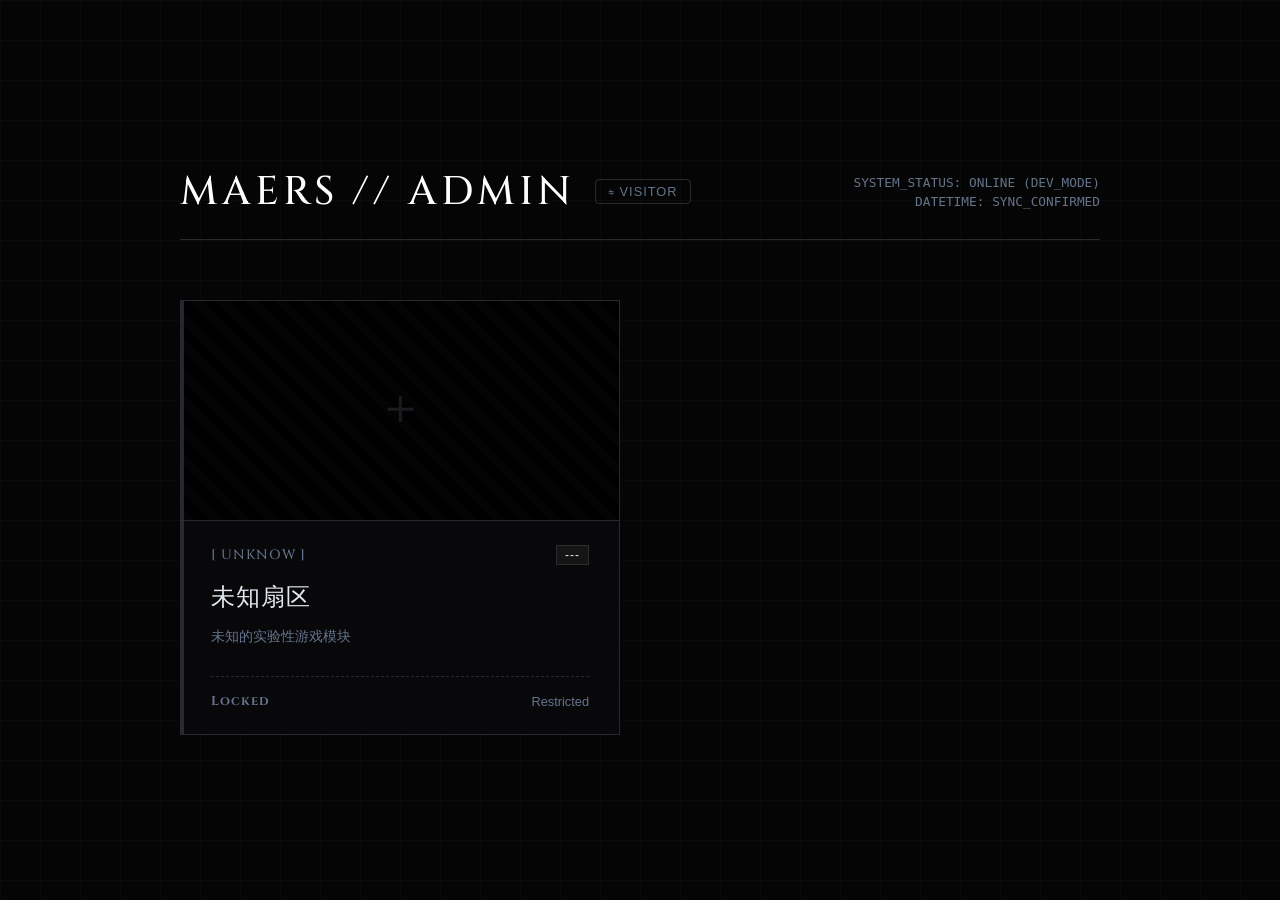
==== index-admin.html @ beb1b4f6 "finished" ====
<!DOCTYPE html>
<html lang="zh-CN">
<head>
    <meta charset="UTF-8">
    <meta name="viewport" content="width=device-width, initial-scale=1.0">
    <title>MAERS PROTOCOL // MODULES</title>
    <link href="font/base/fonts.css" rel="stylesheet">
    <style>
        :root {
            /* 与 sq-du 战斗模块保持一致的色系 */
            --bg-base: #050505;
            --panel-bg: rgba(10, 10, 12, 0.85);
            --border: rgba(60, 65, 75, 0.6);
            --border-hover: rgba(150, 155, 165, 0.8);
            --text-main: #e2e8f0;
            --text-muted: #64748b;
            --accent: #f59e0b; /* 炽黄色 */
        }
        
        * { 
            box-sizing: border-box; 
            margin: 0; 
            padding: 0; 
        }
        
        body {
            background-color: var(--bg-base);
            color: var(--text-main);
            font-family: 'Noto Sans SC', sans-serif;
            min-height: 100vh;
            display: flex;
            justify-content: center;
            align-items: center;
            /* 极简网格背景 */
            background-image: 
                linear-gradient(rgba(60, 65, 75, 0.08) 1px, transparent 1px),
                linear-gradient(90deg, rgba(60, 65, 75, 0.08) 1px, transparent 1px);
            background-size: 40px 40px;
        }

        .container {
            width: 100%;
            max-width: 1000px;
            padding: 40px;
        }

        header {
            margin-bottom: 60px;
            border-bottom: 1px solid var(--border);
            padding-bottom: 20px;
            display: flex;
            justify-content: space-between;
            align-items: flex-end;
        }

        h1 {
            font-family: 'Cinzel', serif;
            font-size: 2.5rem;
            letter-spacing: 4px;
            font-weight: 500;
            color: #fff;
            display: flex;
            align-items: center;
        }

        .switch-btn {
            font-size: 0.8rem;
            color: var(--text-muted);
            text-decoration: none;
            margin-left: 20px;
            padding: 4px 12px;
            border: 1px solid var(--border);
            border-radius: 4px;
            transition: all 0.2s;
            font-family: 'Noto Sans SC', sans-serif;
            letter-spacing: 1px;
            font-weight: 400;
        }

        .switch-btn:hover {
            color: var(--text-main);
            border-color: var(--text-main);
            background: rgba(255, 255, 255, 0.05);
        }

        .sys-info {
            font-size: 0.8rem;
            color: var(--text-muted);
            text-align: right;
            font-family: monospace;
            padding-bottom: 8px;
            line-height: 1.5;
        }

        .module-grid {
            display: grid;
            grid-template-columns: repeat(auto-fill, minmax(360px, 1fr));
            gap: 40px;
        }

        .module-card {
            background: var(--panel-bg);
            border: 1px solid var(--border);
            text-decoration: none;
            color: inherit;
            display: block;
            position: relative;
            transition: all 0.3s cubic-bezier(0.16, 1, 0.3, 1);
            backdrop-filter: blur(10px);
        }

        .module-card:hover {
            border-color: var(--border-hover);
            transform: translateY(-4px);
            box-shadow: 0 15px 40px rgba(0, 0, 0, 0.9);
        }

        /* 侧边强调线 */
        .module-card::before {
            content: '';
            position: absolute;
            top: 0; left: 0; width: 3px; height: 100%;
            background: var(--border);
            transition: 0.3s;
            z-index: 2;
        }

        .module-card:hover::before {
            background: var(--accent);
        }

        .card-cover {
            width: 100%;
            height: 220px;
            background: #000;
            position: relative;
            overflow: hidden;
            border-bottom: 1px solid var(--border);
        }

        .card-cover img {
            width: 100%;
            height: 100%;
            object-fit: cover;
            opacity: 1;
            transition: transform 0.8s cubic-bezier(0.16, 1, 0.3, 1);
        }

        .module-card:hover .card-cover img {
            transform: scale(1.08);
        }

        .card-body {
            padding: 24px 30px;
        }

        .status-row {
            display: flex;
            justify-content: space-between;
            align-items: center;
            margin-bottom: 16px;
            font-family: 'Cinzel', serif;
            font-size: 0.85rem;
            letter-spacing: 1px;
        }

        .status-active {
            color: var(--accent);
            font-weight: bold;
        }

        .status-offline {
            color: var(--text-muted);
        }

        .tag {
            background: rgba(255, 255, 255, 0.05);
            border: 1px solid rgba(255, 255, 255, 0.1);
            padding: 2px 8px;
            font-family: 'Noto Sans SC', sans-serif;
            font-size: 0.75rem;
        }

        h2 {
            font-size: 1.5rem;
            font-weight: 500;
            margin-bottom: 12px;
            letter-spacing: 1px;
        }

        p {
            font-size: 0.9rem;
            color: var(--text-muted);
            line-height: 1.6;
            margin-bottom: 28px;
        }

        .footer-row {
            display: flex;
            justify-content: space-between;
            align-items: center;
            border-top: 1px dashed var(--border);
            padding-top: 16px;
            font-size: 0.8rem;
            color: var(--text-muted);
        }

        .launch-btn {
            font-family: 'Cinzel', serif;
            font-weight: bold;
            color: var(--text-main);
            display: flex;
            align-items: center;
            gap: 8px;
            transition: 0.3s;
            letter-spacing: 1px;
        }

        .module-card:hover .launch-btn {
            color: var(--accent);
        }

        /* ─── 卡片管理按鈕浮层 ─── */
        .card-controls {
            position: absolute;
            top: 10px;
            right: 10px;
            display: flex;
            gap: 6px;
            opacity: 0;
            transition: opacity 0.2s;
            z-index: 10;
        }
        .module-card:hover .card-controls {
            opacity: 1;
        }
        .ctrl-btn {
            background: rgba(5, 5, 5, 0.85);
            border: 1px solid var(--border);
            color: var(--text-muted);
            width: 30px;
            height: 30px;
            display: flex;
            align-items: center;
            justify-content: center;
            cursor: pointer;
            font-size: 0.85rem;
            transition: all 0.2s;
            backdrop-filter: blur(4px);
        }
        .ctrl-btn:hover { color: var(--text-main); border-color: var(--border-hover); }
        .ctrl-btn.del:hover { color: #ef4444; border-color: #ef4444; }

        .manual-btn {
            position: absolute;
            top: 12px;
            left: 12px;
            width: 32px;
            height: 32px;
            background: rgba(8, 8, 10, 0.6);
            border: 1px solid rgba(255,255,255,0.15);
            border-radius: 4px;
            padding: 5px;
            opacity: 0;
            transition: opacity 0.3s, background 0.3s;
            z-index: 10;
            cursor: pointer;
            backdrop-filter: blur(4px);
        }
        .module-card:hover .manual-btn {
            opacity: 1;
        }
        .manual-btn:hover {
            background: rgba(255, 255, 255, 0.2);
            border-color: rgba(255,255,255,0.4);
        }
        .manual-btn img {
            width: 100%;
            height: 100%;
        }

        .empty-icon {
            width: 100%;
            height: 100%;
            display: flex;
            justify-content: center;
            align-items: center;
            font-size: 4rem;
            color: rgba(60, 65, 75, 0.4);
            font-family: 'Cinzel', serif;
            background: repeating-linear-gradient(
                45deg,
                rgba(60, 65, 75, 0.05),
                rgba(60, 65, 75, 0.05) 10px,
                rgba(0, 0, 0, 0) 10px,
                rgba(0, 0, 0, 0) 20px
            );
            transition: color 0.3s, transform 0.3s;
        }

        .module-card:hover .add-icon-hover {
            color: var(--accent);
            transform: scale(1.15);
        }

        /* ─── 弹窗 ─── */
        .modal-overlay {
            position: fixed;
            inset: 0;
            background: rgba(0, 0, 0, 0.75);
            backdrop-filter: blur(6px);
            display: flex;
            justify-content: center;
            align-items: center;
            z-index: 1000;
            opacity: 0;
            pointer-events: none;
            transition: opacity 0.25s;
        }
        .modal-overlay.show {
            opacity: 1;
            pointer-events: auto;
        }
        .modal {
            background: #0a0a0c;
            border: 1px solid var(--border);
            width: 460px;
            max-width: 92vw;
            padding: 36px 40px;
            transform: translateY(16px);
            transition: transform 0.3s cubic-bezier(0.16, 1, 0.3, 1);
        }
        .modal-overlay.show .modal { transform: translateY(0); }

        .modal h3 {
            font-family: 'Cinzel', serif;
            font-size: 1.1rem;
            letter-spacing: 2px;
            margin-bottom: 28px;
            color: var(--accent);
        }
        .form-group {
            margin-bottom: 20px;
        }
        .form-group label {
            display: block;
            font-size: 0.75rem;
            color: var(--text-muted);
            letter-spacing: 1px;
            margin-bottom: 8px;
            font-family: 'Cinzel', serif;
        }
        .form-group input,
        .form-group textarea {
            width: 100%;
            background: rgba(255,255,255,0.04);
            border: 1px solid var(--border);
            color: var(--text-main);
            padding: 10px 14px;
            font-family: 'Noto Sans SC', sans-serif;
            font-size: 0.9rem;
            outline: none;
            transition: border-color 0.2s;
            resize: none;
        }
        .form-group input:focus,
        .form-group textarea:focus { border-color: var(--accent); }
        .form-group textarea { height: 80px; }

        .modal-actions {
            display: flex;
            justify-content: flex-end;
            gap: 12px;
            margin-top: 28px;
        }
        .btn-cancel {
            background: transparent;
            border: 1px solid var(--border);
            color: var(--text-muted);
            padding: 10px 24px;
            cursor: pointer;
            font-size: 0.85rem;
            transition: all 0.2s;
        }
        .btn-cancel:hover { border-color: var(--border-hover); color: var(--text-main); }
        .btn-confirm {
            background: var(--accent);
            border: none;
            color: #000;
            padding: 10px 28px;
            cursor: pointer;
            font-size: 0.85rem;
            font-weight: bold;
            font-family: 'Cinzel', serif;
            letter-spacing: 1px;
            transition: all 0.2s;
        }
        .btn-confirm:hover { background: #fbbf24; }
        .btn-confirm:disabled { opacity: 0.4; cursor: not-allowed; }

        .modal-error {
            font-size: 0.8rem;
            color: #ef4444;
            margin-top: 8px;
            min-height: 18px;
        }

        @media (max-width: 768px) {
            header { flex-direction: column; align-items: flex-start; gap: 10px; }
            .sys-info { text-align: left; }
            .module-grid { grid-template-columns: 1fr; }
        }
    </style>
</head>
<body>

<div class="container">
    <header>
        <h1>MAERS // ADMIN <a href="index.html" class="switch-btn" title="切换到访客模式">⇋ VISITOR</a></h1>
        <div class="sys-info">
            SYSTEM_STATUS: ONLINE (DEV_MODE)<br>
            DATETIME: SYNC_CONFIRMED
        </div>
    </header>

    <div class="module-grid" id="moduleGrid">
        <!-- 由 JS 从 /api/list-modules 动态填充 -->

        <!-- 添加模块按钮（始终在末尾）-->
        <div class="module-card" id="addModuleCard" style="cursor: pointer;" role="button" tabindex="0" title="添加新模块">
            <div class="card-cover">
                <div class="empty-icon add-icon-hover">+</div>
            </div>
            <div class="card-body">
                <div class="status-row">
                    <span class="status-offline">[ UNKNOW ]</span>
                    <span class="tag">---</span>
                </div>
                <h2>未知扇区</h2>
                <p>未知的实验性游戏模块</p>
                <div class="footer-row">
                    <span class="launch-btn" style="color:var(--text-muted)">Locked</span>
                    <span>Restricted</span>
                </div>
            </div>
        </div>
    </div>

    <!-- 添加模块弹窗 -->
    <div class="modal-overlay" id="modalOverlay">
        <div class="modal">
            <h3 id="modalTitle">// NEW MODULE</h3>
            <input type="hidden" id="editFilename">
            <div class="form-group">
                <label for="inputName">模块名称 *</label>
                <input type="text" id="inputName" placeholder="例：SQ-DU-II" maxlength="64" autocomplete="off">
            </div>
            <div class="form-group">
                <label for="inputType">游戏类型</label>
                <input type="text" id="inputType" placeholder="例：回合制 / 实时对战 / 叙事" maxlength="32" autocomplete="off">
            </div>
            <div class="form-group">
                <label for="inputDesc">简介</label>
                <textarea id="inputDesc" placeholder="一句话描述这个模块的内容…"></textarea>
            </div>
            <!-- 编辑模式下才显示的重命名选项 -->
            <div class="form-group" id="renameGroup" style="display:none;">
                <label style="display:flex;align-items:center;gap:8px;cursor:pointer;">
                    <input type="checkbox" id="chkRename" style="accent-color:var(--accent);width:14px;height:14px;">
                    <span>同步重命名 HTML 文件（<span id="previewFilename" style="color:var(--accent)"></span>）</span>
                </label>
            </div>
            <div class="modal-error" id="modalError"></div>
            <div class="modal-actions">
                <button class="btn-cancel" id="btnCancel">取消</button>
                <button class="btn-confirm" id="btnConfirm">CREATE</button>
            </div>
        </div>
    </div>

    <!-- 独立说明书编辑弹窗 -->
    <div class="modal-overlay" id="manualOverlay">
        <div class="modal" style="width: 600px; max-width: 95%;">
            <h3 id="manualModalTitle">// MANUAL EDITOR</h3>
            <input type="hidden" id="manualFilename">
            <div class="form-group">
                <textarea id="inputManualText" rows="12" style="font-family: inherit; resize: vertical; width: 100%;" placeholder="在此编写游戏简介与游玩说明，支持多行..."></textarea>
            </div>
            <div class="modal-actions">
                <button class="btn-cancel" id="btnCancelManual">关闭</button>
                <button class="btn-confirm" id="btnSaveManual">SAVE</button>
            </div>
        </div>
    </div>
</div>

<script src="/manage/index/toast.js"></script>
<script>
(function () {
    'use strict';

    const addCard      = document.getElementById('addModuleCard');
    const overlay      = document.getElementById('modalOverlay');
    const modalTitle   = document.getElementById('modalTitle');
    const btnCancel    = document.getElementById('btnCancel');
    const btnConfirm   = document.getElementById('btnConfirm');
    const inputName    = document.getElementById('inputName');
    const inputType    = document.getElementById('inputType');
    const inputDesc    = document.getElementById('inputDesc');
    const editFilename = document.getElementById('editFilename');
    const renameGroup  = document.getElementById('renameGroup');
    const chkRename    = document.getElementById('chkRename');
    const previewFile  = document.getElementById('previewFilename');
    const modalError   = document.getElementById('modalError');
    const moduleGrid   = document.getElementById('moduleGrid');

    const manualOverlay = document.getElementById('manualOverlay');
    const manualModalTitle = document.getElementById('manualModalTitle');
    const manualFilename = document.getElementById('manualFilename');
    const inputManualText = document.getElementById('inputManualText');
    const btnCancelManual = document.getElementById('btnCancelManual');
    const btnSaveManual = document.getElementById('btnSaveManual');

    // ── 页面加载：从注册表渲染所有模块 ──────────
    async function loadModules() {
        try {
            const res  = await fetch('/api/list-modules');
            const list = await res.json();
            list.forEach(m => {
                moduleGrid.insertBefore(buildModuleCard(m), addCard);
            });
        } catch (e) {
            console.warn('[MAERS] 无法连接服务器，注册表未加载。', e);
        }
    }
    loadModules();

    // ── 实时预览文件名 ────────────────────
    inputName.addEventListener('input', () => {
        if (renameGroup.style.display !== 'none') {
            const safe = inputName.value.trim().replace(/[^\w\u4e00-\u9fff\-]/g, '-');
            previewFile.textContent = safe ? safe + '.html' : '...';
        }
    });

    // ── 弹窗开关 ───────────────────────────────
    function openCreateModal() {
        editFilename.value  = '';
        inputName.value     = '';
        inputType.value     = '';
        inputDesc.value     = '';
        modalError.textContent = '';
        btnConfirm.textContent = 'CREATE';
        btnConfirm.disabled    = false;
        modalTitle.textContent = '// NEW MODULE';
        renameGroup.style.display = 'none';
        overlay.classList.add('show');
        setTimeout(() => inputName.focus(), 100);
    }

    function openEditModal(m) {
        editFilename.value  = m.filename;
        inputName.value     = m.name;
        inputType.value     = m.gameType || '';
        inputDesc.value     = m.description || '';
        modalError.textContent = '';
        btnConfirm.textContent = 'SAVE';
        btnConfirm.disabled    = false;
        modalTitle.textContent = '// EDIT MODULE';
        chkRename.checked      = false;
        const safe = m.name.replace(/[^\w\u4e00-\u9fff\-]/g, '-');
        previewFile.textContent = safe + '.html';
        renameGroup.style.display = '';
        overlay.classList.add('show');
        setTimeout(() => inputName.focus(), 100);
    }

    function closeModal() {
        overlay.classList.remove('show');
    }

    addCard.addEventListener('click', openCreateModal);
    addCard.addEventListener('keydown', e => { if (e.key === 'Enter' || e.key === ' ') openCreateModal(); });
    btnCancel.addEventListener('click', closeModal);
    overlay.addEventListener('click', e => { if (e.target === overlay) closeModal(); });
    document.addEventListener('keydown', e => { if (e.key === 'Escape') closeModal(); });

    // ── 提交（创建 / 保存）──────────────────────
    btnConfirm.addEventListener('click', async () => {
        const name        = inputName.value.trim();
        const gameType    = inputType.value.trim();
        const description = inputDesc.value.trim();
        const filename    = editFilename.value;
        const isEdit      = !!filename;

        if (!name) {
            modalError.textContent = '模块名称不能为空。';
            inputName.focus();
            return;
        }

        btnConfirm.disabled    = true;
        btnConfirm.textContent = isEdit ? 'SAVING...' : 'CREATING...';
        modalError.textContent = '';

        try {
            let res, data;
            if (isEdit) {
                res  = await fetch('/api/update-module', {
                    method:  'PUT',
                    headers: { 'Content-Type': 'application/json' },
                    body:    JSON.stringify({ filename, name, gameType, description, rename: chkRename.checked }),
                });
                data = await res.json();
                if (!res.ok) throw new Error(data.error);
                const oldCard = moduleGrid.querySelector(`[data-filename="${filename}"]`);
                if (oldCard) {
                    const newCard = buildModuleCard(data.module);
                    moduleGrid.insertBefore(newCard, oldCard);
                    oldCard.remove();
                }
                Toast.success(`${data.module.filename} 更新成功`);
            } else {
                res  = await fetch('/api/create-module', {
                    method:  'POST',
                    headers: { 'Content-Type': 'application/json' },
                    body:    JSON.stringify({ name, gameType, description }),
                });
                data = await res.json();
                if (!res.ok) throw new Error(data.error);
                moduleGrid.insertBefore(buildModuleCard(data.module), addCard);
                Toast.success(`${data.module.filename} 文件创建成功`);
            }
            closeModal();
        } catch (err) {
            modalError.textContent = err.message || '操作失败，请重试。';
            btnConfirm.disabled    = false;
            btnConfirm.textContent = isEdit ? 'SAVE' : 'CREATE';
        }
    });

    [inputName, inputType, inputDesc].forEach(el => {
        el.addEventListener('keydown', e => {
            if (e.key === 'Enter' && !e.shiftKey) btnConfirm.click();
        });
    });

    // ── 说明书编辑逻辑 ────────────────────────
    function closeManualModal() {
        manualOverlay.classList.remove('show');
    }
    
    btnCancelManual.addEventListener('click', closeManualModal);
    manualOverlay.addEventListener('click', e => { if (e.target === manualOverlay) closeManualModal(); });
    document.addEventListener('keydown', e => { if (e.key === 'Escape') closeManualModal(); });
    
    btnSaveManual.addEventListener('click', async () => {
        const fn = manualFilename.value;
        const text = inputManualText.value;
        
        btnSaveManual.disabled = true;
        btnSaveManual.textContent = 'SAVING...';
        
        try {
            const res = await fetch('/api/update-manual', {
                method: 'PUT',
                headers: { 'Content-Type': 'application/json' },
                body: JSON.stringify({ filename: fn, text: text })
            });
            const data = await res.json();
            if (!res.ok) throw new Error(data.error);
            Toast.success('说明书已保存');
            closeManualModal();
        } catch (err) {
            Toast.error('保存失败：' + err.message);
        } finally {
            btnSaveManual.disabled = false;
            btnSaveManual.textContent = 'SAVE';
        }
    });

    // ── 删除 ──────────────────────────────────
    async function deleteModule(filename, cardEl) {
        if (!confirm(`确定删除模块 "${filename}"？\n\n此操作将同时删除对应的 HTML 文件，不可恢复。`)) return;
        try {
            const res  = await fetch('/api/delete-module', {
                method:  'DELETE',
                headers: { 'Content-Type': 'application/json' },
                body:    JSON.stringify({ filename }),
            });
            const data = await res.json();
            if (!res.ok) { Toast.error(data.error || '删除失败'); return; }
            cardEl.remove();
            Toast.success(`${filename} 删除成功`);
        } catch (e) {
            Toast.error('删除失败：' + e.message);
        }
    }

    // ── 构造卡片 DOM（统一入口）───────────────
    function buildModuleCard(m) {
        const isActive = m.status === 'active';
        const el = document.createElement('div');  // 始终用 div 包裹
        el.className = 'module-card';
        el.dataset.filename = m.filename;
        el.style.position = 'relative';

        const coverInner = m.cover
            ? `<img src="${esc(m.cover)}" alt="${esc(m.name)}"`
            + ` style="width:100%;height:100%;object-fit:cover;transition:transform 0.8s cubic-bezier(0.16,1,0.3,1);">`
            : `<div style="width:100%;height:100%;display:flex;justify-content:center;
                align-items:center;font-size:4rem;color:rgba(60,65,75,0.3);
                font-family:'Cinzel',serif;background:repeating-linear-gradient(
                45deg,rgba(60,65,75,0.05),rgba(60,65,75,0.05) 10px,
                rgba(0,0,0,0) 10px,rgba(0,0,0,0) 20px);">?</div>`;

        const statusLabel = isActive
            ? `<span class="status-active">[ ACTIVE ]</span>`
            : `<span class="status-offline">[ UNKNOW ]</span>`;

        const launchLabel = isActive
            ? `<span class="launch-btn">INITIATE &gt;</span>`
            : `<span class="launch-btn" style="color:var(--text-muted)">Locked</span>`;

        const footerRight = isActive ? 'ARCHIVE UNSEALED' : 'Restricted';

        const manualBtnHTML = isActive ? `
            <div class="manual-btn" title="编写简要说明">
                <img src="/ui/all/guide-book.svg" alt="edit manual">
            </div>
        ` : '';

        el.innerHTML = `
            ${manualBtnHTML}
            <div class="card-controls">
                <button class="ctrl-btn edit" title="编辑">✎</button>
                <button class="ctrl-btn del" title="删除">✕</button>
            </div>
            <div class="card-cover">${coverInner}</div>
            <div class="card-body">
                <div class="status-row">
                    ${statusLabel}
                    <span class="tag">${esc(m.gameType) || '---'}</span>
                </div>
                <h2>${esc(m.name)}</h2>
                <p>${esc(m.description) || '暂无简介'}</p>
                <div class="footer-row">
                    ${launchLabel}
                    <span>${footerRight}</span>
                </div>
            </div>`;

        // 点击卡片主体跳转（active 才跳）
        if (isActive) {
            el.style.cursor = 'pointer';
            el.addEventListener('click', e => {
                if (!e.target.closest('.ctrl-btn')) window.location.href = m.url;
            });
        }

        // 编辑按鈕
        el.querySelector('.ctrl-btn.edit').addEventListener('click', e => {
            e.stopPropagation();
            openEditModal(m);
            // 绑定返回的卡片到当前 el，方便更新后替换 DOM
        });

        // 删除按鈕
        el.querySelector('.ctrl-btn.del').addEventListener('click', e => {
            e.stopPropagation();
            deleteModule(m.filename, el);
        });

        // 编写简要说明按鈕
        const manBtn = el.querySelector('.manual-btn');
        if (manBtn) {
            manBtn.addEventListener('click', async (e) => {
                e.stopPropagation(); e.preventDefault();
                manualFilename.value = m.filename;
                manualModalTitle.textContent = `// MANUAL: ${m.name}`;
                inputManualText.value = 'Loading...';
                manualOverlay.classList.add('show');
                
                try {
                    const res = await fetch(`/api/get-manual?filename=${encodeURIComponent(m.filename)}`);
                    const data = await res.json();
                    inputManualText.value = res.ok ? (data.text || '') : '';
                } catch (err) {
                    inputManualText.value = '';
                }
            });
        }

        return el;
    }

    function esc(str) {
        return String(str ?? '')
            .replace(/&/g,'&amp;').replace(/</g,'&lt;')
            .replace(/>/g,'&gt;').replace(/"/g,'&quot;');
    }
}());
</script>

</body>
</html>
---- font/base/fonts.css ----
@font-face {
  font-family: 'Cinzel';
  font-style: normal;
  font-weight: 500;
  font-display: swap;
  src: url(8vIU7ww63mVu7gtR-kwKxNvkNOjw-uTnTYo.ttf) format('truetype');
}
@font-face {
  font-family: 'Cinzel';
  font-style: normal;
  font-weight: 600;
  font-display: swap;
  src: url(8vIU7ww63mVu7gtR-kwKxNvkNOjw-gjgTYo.ttf) format('truetype');
}
@font-face {
  font-family: 'Cinzel';
  font-style: normal;
  font-weight: 700;
  font-display: swap;
  src: url(8vIU7ww63mVu7gtR-kwKxNvkNOjw-jHgTYo.ttf) format('truetype');
}
@font-face {
  font-family: 'Noto Sans SC';
  font-style: normal;
  font-weight: 300;
  font-display: swap;
  src: url(k3kCo84MPvpLmixcA63oeAL7Iqp5IZJF9bmaG4HFnYw.ttf) format('truetype');
}
@font-face {
  font-family: 'Noto Sans SC';
  font-style: normal;
  font-weight: 400;
  font-display: swap;
  src: url(k3kCo84MPvpLmixcA63oeAL7Iqp5IZJF9bmaG9_FnYw.ttf) format('truetype');
}
@font-face {
  font-family: 'Noto Sans SC';
  font-style: normal;
  font-weight: 500;
  font-display: swap;
  src: url(k3kCo84MPvpLmixcA63oeAL7Iqp5IZJF9bmaG-3FnYw.ttf) format('truetype');
}
@font-face {
  font-family: 'Noto Sans SC';
  font-style: normal;
  font-weight: 700;
  font-display: swap;
  src: url(k3kCo84MPvpLmixcA63oeAL7Iqp5IZJF9bmaGzjCnYw.ttf) format('truetype');
}
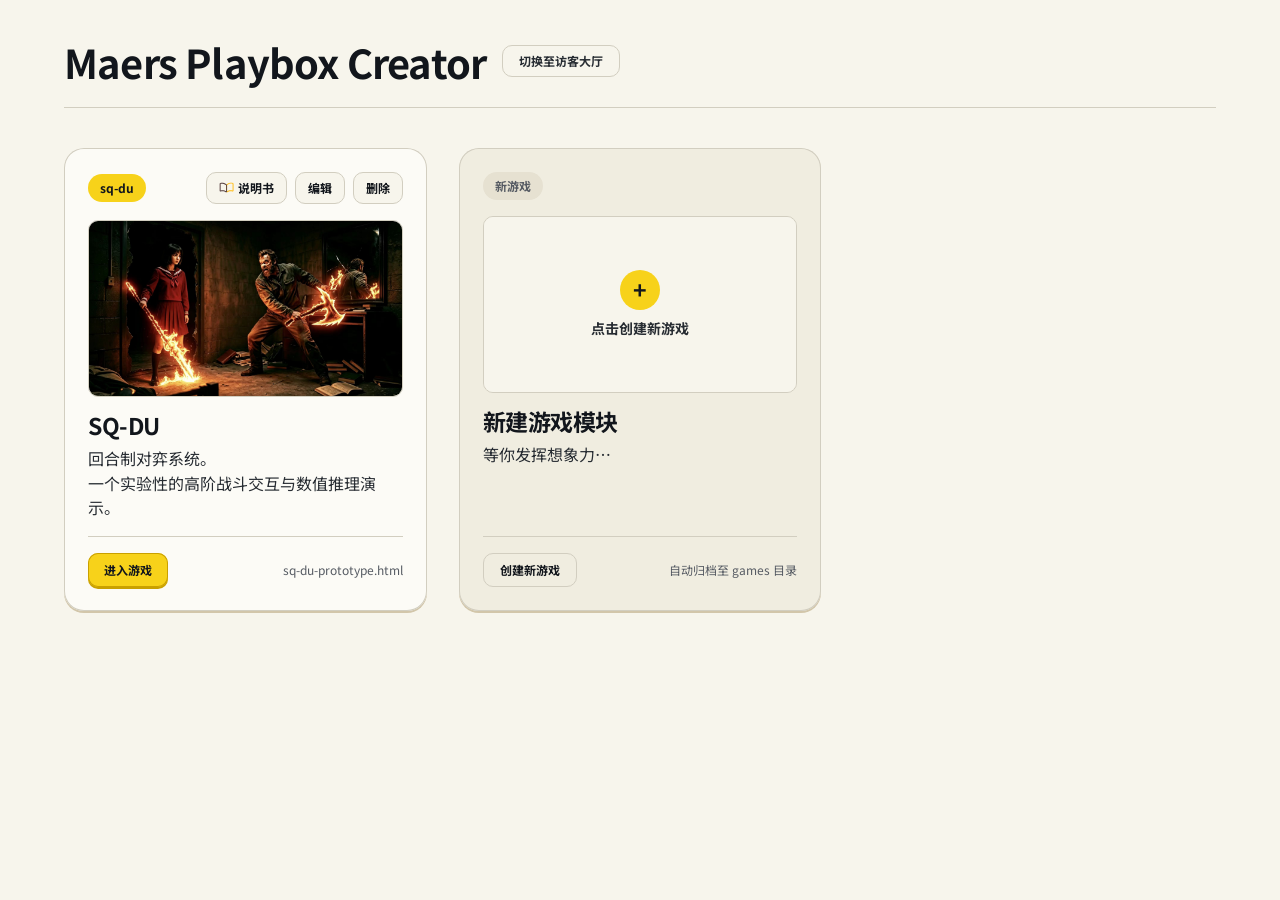
==== commit 996fd75b: "test" ====
--- a/index-admin.html
+++ b/index-admin.html
@@ -1,806 +1,1273 @@
 <!DOCTYPE html>
 <html lang="zh-CN">
+
 <head>
     <meta charset="UTF-8">
     <meta name="viewport" content="width=device-width, initial-scale=1.0">
-    <title>MAERS PROTOCOL // MODULES</title>
+    <meta name="description" content="MAERS 独立游戏合集创作者工坊，管理解谜、治愈、农业、策略与战术战斗等多元游戏卡带与说明书。">
+    <title>Maers Playbox Creator · 游戏管理</title>
     <link href="font/base/fonts.css" rel="stylesheet">
+    <link href="https://api.fontshare.com/v2/css?f[]=chillax@500,600&display=swap" rel="stylesheet">
     <style>
-        :root {
-            /* 与 sq-du 战斗模块保持一致的色系 */
-            --bg-base: #050505;
-            --panel-bg: rgba(10, 10, 12, 0.85);
-            --border: rgba(60, 65, 75, 0.6);
-            --border-hover: rgba(150, 155, 165, 0.8);
-            --text-main: #e2e8f0;
-            --text-muted: #64748b;
-            --accent: #f59e0b; /* 炽黄色 */
-        }
-        
-        * { 
-            box-sizing: border-box; 
-            margin: 0; 
-            padding: 0; 
-        }
-        
+        /* Hallmark · shape: app screen · genre: playful · theme: Hum (deal 1/3, seed indie-game-collection-lobby-12fe·403cf290·2026-11-05·r0) · redesign: full
+         * nav: top workshop bar with visitor switch and genre filter · signature: tactile card-stock game cartridge workshop and manual editor · states: full, loading, empty, error
+         * axes: light/rounded-sans/chromatic-yellow · posture: full-palette · contrast: pass · v2.0.0 */
+        /* Hallmark · pre-emit critique: P5 H5 E5 S5 R5 V5 · weakest: S, replaced dark sci-fi admin console with a warm tactile card-stock game cartridge workshop for all game genres */
+        @import url("./tokens.css");
+        @import url("./base.css");
+
         body {
-            background-color: var(--bg-base);
-            color: var(--text-main);
-            font-family: 'Noto Sans SC', sans-serif;
-            min-height: 100vh;
-            display: flex;
-            justify-content: center;
-            align-items: center;
-            /* 极简网格背景 */
-            background-image: 
-                linear-gradient(rgba(60, 65, 75, 0.08) 1px, transparent 1px),
-                linear-gradient(90deg, rgba(60, 65, 75, 0.08) 1px, transparent 1px);
-            background-size: 40px 40px;
-        }
-
-        .container {
+            min-height: 100dvh;
+            display: flex;
+            flex-direction: column;
+            background-color: var(--color-paper);
+            color: var(--color-ink);
+        }
+
+        .skip-link {
+            position: fixed;
+            top: var(--space-md);
+            left: var(--space-md);
+            z-index: var(--z-tooltip);
+            background: var(--color-accent);
+            color: var(--color-accent-ink);
+            padding: var(--space-xs) var(--space-md);
+            border-radius: var(--radius-pill);
+            text-decoration: none;
+            font-weight: 600;
+        }
+
+        .playbox-shell {
             width: 100%;
-            max-width: 1000px;
-            padding: 40px;
-        }
-
-        header {
-            margin-bottom: 60px;
-            border-bottom: 1px solid var(--border);
-            padding-bottom: 20px;
+            max-width: var(--container);
+            margin-inline: auto;
+            padding: var(--space-xl) var(--gutter) var(--space-2xl);
+            display: flex;
+            flex-direction: column;
+            gap: var(--space-xl);
+            flex: 1;
+        }
+
+        .playbox-header {
             display: flex;
             justify-content: space-between;
             align-items: flex-end;
-        }
-
-        h1 {
-            font-family: 'Cinzel', serif;
-            font-size: 2.5rem;
-            letter-spacing: 4px;
-            font-weight: 500;
-            color: #fff;
-            display: flex;
-            align-items: center;
+            gap: var(--space-lg);
+            padding-bottom: var(--space-lg);
+            border-bottom: var(--rule-hair) solid var(--color-rule);
+            flex-wrap: wrap;
+        }
+
+        .brand-lockup {
+            display: flex;
+            flex-direction: column;
+            gap: var(--space-xs);
+        }
+
+        .brand-title-row {
+            display: flex;
+            align-items: center;
+            gap: var(--space-md);
+            flex-wrap: wrap;
+        }
+
+        .brand-title {
+            font-family: var(--font-display);
+            font-size: var(--text-display);
+            font-weight: var(--display-weight);
+            color: var(--color-ink);
         }
 
         .switch-btn {
-            font-size: 0.8rem;
-            color: var(--text-muted);
+            display: inline-flex;
+            align-items: center;
+            min-height: 32px;
+            padding: 0 var(--space-md);
+            border-radius: var(--radius-stock);
+            background: transparent;
+            border: var(--rule-hair) solid var(--color-rule);
+            color: var(--color-ink-2);
             text-decoration: none;
-            margin-left: 20px;
-            padding: 4px 12px;
-            border: 1px solid var(--border);
-            border-radius: 4px;
-            transition: all 0.2s;
-            font-family: 'Noto Sans SC', sans-serif;
-            letter-spacing: 1px;
-            font-weight: 400;
+            font-size: var(--text-xs);
+            font-weight: 600;
+            white-space: nowrap;
+            transition: background-color var(--dur-micro) var(--ease-snap), color var(--dur-micro) var(--ease-snap), transform var(--dur-micro) var(--ease-snap);
         }
 
         .switch-btn:hover {
-            color: var(--text-main);
-            border-color: var(--text-main);
-            background: rgba(255, 255, 255, 0.05);
-        }
-
-        .sys-info {
-            font-size: 0.8rem;
-            color: var(--text-muted);
-            text-align: right;
-            font-family: monospace;
-            padding-bottom: 8px;
-            line-height: 1.5;
-        }
-
+            background: var(--color-paper-2);
+            color: var(--color-ink);
+        }
+
+        .switch-btn:active {
+            transform: translateY(1px);
+        }
+
+        .brand-subtitle {
+            font-size: var(--text-md);
+            color: var(--color-ink-2);
+            max-width: 58ch;
+        }
+
+        .brand-mark {
+            background: color-mix(in oklab, var(--color-accent) 60%, transparent);
+            color: var(--color-ink);
+            padding: 0 var(--space-xs);
+            border-radius: var(--space-2xs);
+            box-decoration-break: clone;
+        }
+
+        /* 主内容区纵向间距 */
+        main {
+            display: flex;
+            flex-direction: column;
+            gap: var(--space-lg);
+            flex: 1;
+        }
+
+        .shelf-toolbar {
+            display: flex;
+            justify-content: space-between;
+            align-items: center;
+            gap: var(--space-md);
+            flex-wrap: wrap;
+            background: var(--color-hill-1);
+            border: var(--rule-hair) solid var(--color-rule);
+            border-radius: var(--radius-card);
+            padding: var(--space-md) var(--space-lg);
+        }
+
+        .toolbar-Summary {
+            display: flex;
+            flex-direction: column;
+            gap: var(--space-2xs);
+        }
+
+        .toolbar-title {
+            font-size: var(--text-lg);
+            font-weight: var(--display-weight);
+            color: var(--color-ink);
+        }
+
+        .toolbar-note {
+            font-size: var(--text-sm);
+            color: var(--color-ink-2);
+        }
+
+        /* 游戏卡带书架网格 */
         .module-grid {
             display: grid;
-            grid-template-columns: repeat(auto-fill, minmax(360px, 1fr));
-            gap: 40px;
+            grid-template-columns: repeat(auto-fill, minmax(min(100%, 360px), 1fr));
+            gap: var(--gap-columns);
         }
 
         .module-card {
-            background: var(--panel-bg);
-            border: 1px solid var(--border);
-            text-decoration: none;
-            color: inherit;
-            display: block;
+            background: var(--color-card);
+            color: var(--color-ink);
+            border-radius: var(--radius-card);
+            box-shadow: var(--shadow-stock);
+            padding: var(--space-lg);
+            display: flex;
+            flex-direction: column;
+            gap: var(--space-md);
             position: relative;
-            transition: all 0.3s cubic-bezier(0.16, 1, 0.3, 1);
-            backdrop-filter: blur(10px);
+            transition: background-color var(--dur-micro) var(--ease-snap), box-shadow var(--dur-micro) var(--ease-snap);
         }
 
         .module-card:hover {
-            border-color: var(--border-hover);
-            transform: translateY(-4px);
-            box-shadow: 0 15px 40px rgba(0, 0, 0, 0.9);
-        }
-
-        /* 侧边强调线 */
-        .module-card::before {
-            content: '';
-            position: absolute;
-            top: 0; left: 0; width: 3px; height: 100%;
-            background: var(--border);
-            transition: 0.3s;
-            z-index: 2;
-        }
-
-        .module-card:hover::before {
-            background: var(--accent);
+            box-shadow: var(--shadow-stock-hover);
+        }
+
+        .module-card:active {
+            transform: translateY(var(--space-3xs));
+            box-shadow: var(--shadow-stock-active);
+        }
+
+        .module-card--create {
+            background: var(--color-paper-2);
+            cursor: pointer;
+            justify-content: space-between;
+        }
+
+        .card-top-bar {
+            display: flex;
+            justify-content: space-between;
+            align-items: center;
+            gap: var(--space-xs);
+            flex-wrap: wrap;
+        }
+
+        .tag {
+            display: inline-flex;
+            align-items: center;
+            min-height: 28px;
+            padding: 0 var(--space-sm);
+            border-radius: var(--radius-pill);
+            background: var(--color-accent);
+            color: var(--color-accent-ink);
+            font-size: var(--text-xs);
+            font-weight: 600;
+            white-space: nowrap;
+        }
+
+        .tag--muted {
+            background: var(--color-paper-3);
+            color: var(--color-muted);
+        }
+
+        .card-controls {
+            display: flex;
+            align-items: center;
+            gap: var(--space-xs);
+        }
+
+        .ctrl-btn,
+        .manual-btn {
+            display: inline-flex;
+            align-items: center;
+            justify-content: center;
+            gap: var(--space-2xs);
+            min-height: 32px;
+            padding: 0 var(--space-sm);
+            background: var(--color-paper);
+            color: var(--color-ink);
+            border: var(--rule-hair) solid var(--color-rule);
+            border-radius: var(--radius-stock);
+            font-size: var(--text-xs);
+            font-weight: 600;
+            cursor: pointer;
+            white-space: nowrap;
+            transition: background-color var(--dur-micro) var(--ease-snap), color var(--dur-micro) var(--ease-snap), transform var(--dur-micro) var(--ease-snap);
+        }
+
+        .ctrl-btn:hover,
+        .manual-btn:hover {
+            background: var(--color-paper-2);
+        }
+
+        .ctrl-btn:active,
+        .manual-btn:active {
+            transform: translateY(1px);
+        }
+
+        .ctrl-btn.del:hover {
+            background: var(--color-error);
+            color: var(--color-card);
+            border-color: var(--color-error);
+        }
+
+        /* 保留 guide-book.svg 原生暖黄与深棕配色，禁止反相 */
+        .manual-btn img {
+            width: 15px;
+            height: 15px;
+            flex-shrink: 0;
         }
 
         .card-cover {
             width: 100%;
-            height: 220px;
-            background: #000;
+            aspect-ratio: 16 / 9;
+            background: var(--color-paper-2);
+            color: var(--color-ink);
+            border-radius: var(--radius-stock);
+            overflow: hidden;
             position: relative;
-            overflow: hidden;
-            border-bottom: 1px solid var(--border);
+            border: var(--rule-hair) solid var(--color-rule);
         }
 
         .card-cover img {
             width: 100%;
             height: 100%;
             object-fit: cover;
-            opacity: 1;
-            transition: transform 0.8s cubic-bezier(0.16, 1, 0.3, 1);
-        }
-
-        .module-card:hover .card-cover img {
-            transform: scale(1.08);
-        }
-
-        .card-body {
-            padding: 24px 30px;
-        }
-
-        .status-row {
-            display: flex;
-            justify-content: space-between;
-            align-items: center;
-            margin-bottom: 16px;
-            font-family: 'Cinzel', serif;
-            font-size: 0.85rem;
-            letter-spacing: 1px;
-        }
-
-        .status-active {
-            color: var(--accent);
-            font-weight: bold;
-        }
-
-        .status-offline {
-            color: var(--text-muted);
-        }
-
-        .tag {
-            background: rgba(255, 255, 255, 0.05);
-            border: 1px solid rgba(255, 255, 255, 0.1);
-            padding: 2px 8px;
-            font-family: 'Noto Sans SC', sans-serif;
-            font-size: 0.75rem;
-        }
-
-        h2 {
-            font-size: 1.5rem;
-            font-weight: 500;
-            margin-bottom: 12px;
-            letter-spacing: 1px;
-        }
-
-        p {
-            font-size: 0.9rem;
-            color: var(--text-muted);
-            line-height: 1.6;
-            margin-bottom: 28px;
-        }
-
-        .footer-row {
-            display: flex;
-            justify-content: space-between;
-            align-items: center;
-            border-top: 1px dashed var(--border);
-            padding-top: 16px;
-            font-size: 0.8rem;
-            color: var(--text-muted);
-        }
-
-        .launch-btn {
-            font-family: 'Cinzel', serif;
-            font-weight: bold;
-            color: var(--text-main);
-            display: flex;
-            align-items: center;
-            gap: 8px;
-            transition: 0.3s;
-            letter-spacing: 1px;
-        }
-
-        .module-card:hover .launch-btn {
-            color: var(--accent);
-        }
-
-        /* ─── 卡片管理按鈕浮层 ─── */
-        .card-controls {
-            position: absolute;
-            top: 10px;
-            right: 10px;
-            display: flex;
-            gap: 6px;
-            opacity: 0;
-            transition: opacity 0.2s;
-            z-index: 10;
-        }
-        .module-card:hover .card-controls {
-            opacity: 1;
-        }
-        .ctrl-btn {
-            background: rgba(5, 5, 5, 0.85);
-            border: 1px solid var(--border);
-            color: var(--text-muted);
-            width: 30px;
-            height: 30px;
-            display: flex;
-            align-items: center;
-            justify-content: center;
-            cursor: pointer;
-            font-size: 0.85rem;
-            transition: all 0.2s;
-            backdrop-filter: blur(4px);
-        }
-        .ctrl-btn:hover { color: var(--text-main); border-color: var(--border-hover); }
-        .ctrl-btn.del:hover { color: #ef4444; border-color: #ef4444; }
-
-        .manual-btn {
-            position: absolute;
-            top: 12px;
-            left: 12px;
-            width: 32px;
-            height: 32px;
-            background: rgba(8, 8, 10, 0.6);
-            border: 1px solid rgba(255,255,255,0.15);
-            border-radius: 4px;
-            padding: 5px;
-            opacity: 0;
-            transition: opacity 0.3s, background 0.3s;
-            z-index: 10;
-            cursor: pointer;
-            backdrop-filter: blur(4px);
-        }
-        .module-card:hover .manual-btn {
-            opacity: 1;
-        }
-        .manual-btn:hover {
-            background: rgba(255, 255, 255, 0.2);
-            border-color: rgba(255,255,255,0.4);
-        }
-        .manual-btn img {
-            width: 100%;
-            height: 100%;
         }
 
         .empty-icon {
             width: 100%;
             height: 100%;
             display: flex;
+            flex-direction: column;
             justify-content: center;
             align-items: center;
-            font-size: 4rem;
-            color: rgba(60, 65, 75, 0.4);
-            font-family: 'Cinzel', serif;
-            background: repeating-linear-gradient(
-                45deg,
-                rgba(60, 65, 75, 0.05),
-                rgba(60, 65, 75, 0.05) 10px,
-                rgba(0, 0, 0, 0) 10px,
-                rgba(0, 0, 0, 0) 20px
-            );
-            transition: color 0.3s, transform 0.3s;
-        }
-
-        .module-card:hover .add-icon-hover {
-            color: var(--accent);
-            transform: scale(1.15);
-        }
-
-        /* ─── 弹窗 ─── */
+            gap: var(--space-xs);
+            background: var(--color-paper);
+            color: var(--color-ink);
+            padding: var(--space-lg);
+            text-align: center;
+        }
+
+        .empty-plus {
+            display: inline-flex;
+            align-items: center;
+            justify-content: center;
+            width: var(--space-xl);
+            height: var(--space-xl);
+            border-radius: var(--radius-pill);
+            background: var(--color-accent);
+            color: var(--color-accent-ink);
+            font-size: var(--text-xl);
+            font-weight: var(--display-weight);
+        }
+
+        .empty-caption {
+            font-size: var(--text-sm);
+            color: var(--color-ink-2);
+            font-weight: 600;
+        }
+
+        .card-body {
+            display: flex;
+            flex-direction: column;
+            gap: var(--space-xs);
+            flex: 1;
+        }
+
+        .card-body h2 {
+            font-size: var(--text-xl);
+            font-weight: var(--display-weight);
+            color: var(--color-ink);
+        }
+
+        .card-body p {
+            font-size: var(--text-md);
+            color: var(--color-ink-2);
+            line-height: 1.55;
+            white-space: pre-line;
+        }
+
+        .footer-row {
+            display: flex;
+            justify-content: space-between;
+            align-items: center;
+            gap: var(--space-sm);
+            border-top: var(--rule-hair) solid var(--color-rule);
+            padding-top: var(--space-md);
+            margin-top: auto;
+            flex-wrap: wrap;
+        }
+
+        .launch-btn,
+        .btn-confirm {
+            display: inline-flex;
+            align-items: center;
+            justify-content: center;
+            min-height: 34px;
+            padding: 0 var(--space-md);
+            border: 0;
+            border-radius: var(--radius-stock);
+            background: var(--color-accent);
+            color: var(--color-accent-ink);
+            box-shadow: var(--shadow-primary);
+            font-size: var(--text-xs);
+            font-weight: 600;
+            text-decoration: none;
+            white-space: nowrap;
+            cursor: pointer;
+            transition: transform var(--dur-micro) var(--ease-spring), box-shadow var(--dur-micro) var(--ease-spring);
+        }
+
+        .launch-btn:hover:not(:disabled),
+        .btn-confirm:hover:not(:disabled) {
+            transform: translateY(-1px);
+            box-shadow: var(--shadow-primary-hover);
+        }
+
+        .launch-btn:active:not(:disabled),
+        .btn-confirm:active:not(:disabled) {
+            transform: translateY(1px);
+            box-shadow: var(--shadow-primary-active);
+        }
+
+        .btn-confirm:disabled {
+            opacity: 0.55;
+            cursor: not-allowed;
+        }
+
+        .launch-btn--secondary {
+            background: transparent;
+            border: var(--rule-hair) solid var(--color-rule);
+            color: var(--color-ink);
+            box-shadow: none;
+        }
+
+        .state-note {
+            font-size: var(--text-xs);
+            color: var(--color-muted);
+            white-space: nowrap;
+        }
+
+        /* ─── 弹窗（新建/编辑模块 & 说明书编辑器） ─── */
         .modal-overlay {
             position: fixed;
             inset: 0;
-            background: rgba(0, 0, 0, 0.75);
-            backdrop-filter: blur(6px);
+            background: var(--color-scrim);
             display: flex;
             justify-content: center;
             align-items: center;
-            z-index: 1000;
+            z-index: var(--z-modal);
             opacity: 0;
+            visibility: hidden;
             pointer-events: none;
-            transition: opacity 0.25s;
-        }
+            transition: opacity var(--dur-short) var(--ease-out), visibility var(--dur-short) var(--ease-out);
+        }
+
         .modal-overlay.show {
             opacity: 1;
+            visibility: visible;
             pointer-events: auto;
         }
+
         .modal {
-            background: #0a0a0c;
-            border: 1px solid var(--border);
-            width: 460px;
-            max-width: 92vw;
-            padding: 36px 40px;
-            transform: translateY(16px);
-            transition: transform 0.3s cubic-bezier(0.16, 1, 0.3, 1);
-        }
-        .modal-overlay.show .modal { transform: translateY(0); }
+            background: var(--color-card);
+            color: var(--color-ink);
+            border-radius: var(--radius-card);
+            box-shadow: var(--shadow-stock);
+            width: 480px;
+            max-width: 92%;
+            padding: var(--space-xl);
+            display: flex;
+            flex-direction: column;
+            gap: var(--space-md);
+            transform: translateY(var(--space-md));
+            transition: transform var(--dur-long) var(--ease-out);
+        }
+
+        .modal--wide {
+            width: 640px;
+            max-width: 95%;
+        }
+
+        .modal-overlay.show .modal {
+            transform: translateY(0);
+        }
 
         .modal h3 {
-            font-family: 'Cinzel', serif;
-            font-size: 1.1rem;
-            letter-spacing: 2px;
-            margin-bottom: 28px;
-            color: var(--accent);
-        }
+            font-size: var(--text-xl);
+            font-weight: var(--display-weight);
+            color: var(--color-ink);
+        }
+
         .form-group {
-            margin-bottom: 20px;
-        }
+            display: flex;
+            flex-direction: column;
+            gap: var(--space-xs);
+        }
+
         .form-group label {
-            display: block;
-            font-size: 0.75rem;
-            color: var(--text-muted);
-            letter-spacing: 1px;
-            margin-bottom: 8px;
-            font-family: 'Cinzel', serif;
-        }
-        .form-group input,
+            font-size: var(--text-sm);
+            font-weight: 600;
+            color: var(--color-ink-2);
+        }
+
+        .checkbox-label {
+            display: flex;
+            align-items: center;
+            gap: var(--space-xs);
+            cursor: pointer;
+            font-size: var(--text-sm);
+            color: var(--color-ink-2);
+        }
+
+        .checkbox-input {
+            width: var(--space-md);
+            height: var(--space-md);
+            accent-color: var(--color-accent-2);
+        }
+
+        .preview-filename {
+            font-weight: 600;
+            color: var(--color-accent-2);
+        }
+
+        .form-group input[type="text"],
         .form-group textarea {
             width: 100%;
-            background: rgba(255,255,255,0.04);
-            border: 1px solid var(--border);
-            color: var(--text-main);
-            padding: 10px 14px;
-            font-family: 'Noto Sans SC', sans-serif;
-            font-size: 0.9rem;
-            outline: none;
-            transition: border-color 0.2s;
+            background: var(--color-paper);
+            border: var(--rule-hair) solid var(--color-muted);
+            border-radius: var(--radius-input);
+            color: var(--color-ink);
+            padding: var(--space-sm) var(--space-md);
+            font-family: var(--font-body);
+            font-size: var(--text-md);
             resize: none;
         }
-        .form-group input:focus,
-        .form-group textarea:focus { border-color: var(--accent); }
-        .form-group textarea { height: 80px; }
+
+        .form-group input[type="text"] {
+            min-height: 48px;
+        }
+
+        .form-group textarea {
+            min-height: 96px;
+        }
+
+        .form-group input[type="text"]:focus-visible,
+        .form-group textarea:focus-visible {
+            outline: 2px solid var(--color-focus);
+            outline-offset: -2px;
+        }
+
+        #inputManualText {
+            min-height: 260px;
+            line-height: 1.7;
+            scrollbar-width: thin;
+            scrollbar-color: var(--color-muted) transparent;
+        }
+
+        .modal-error {
+            font-size: var(--text-sm);
+            color: var(--color-error);
+            min-height: 1lh;
+        }
 
         .modal-actions {
             display: flex;
             justify-content: flex-end;
-            gap: 12px;
-            margin-top: 28px;
-        }
+            align-items: center;
+            gap: var(--space-sm);
+            padding-top: var(--space-xs);
+        }
+
         .btn-cancel {
+            min-height: 34px;
+            padding: 0 var(--space-md);
             background: transparent;
-            border: 1px solid var(--border);
-            color: var(--text-muted);
-            padding: 10px 24px;
+            border: var(--rule-hair) solid var(--color-rule);
+            border-radius: var(--radius-stock);
+            color: var(--color-ink-2);
+            font-size: var(--text-xs);
+            font-weight: 600;
             cursor: pointer;
-            font-size: 0.85rem;
-            transition: all 0.2s;
-        }
-        .btn-cancel:hover { border-color: var(--border-hover); color: var(--text-main); }
-        .btn-confirm {
-            background: var(--accent);
-            border: none;
-            color: #000;
-            padding: 10px 28px;
+            white-space: nowrap;
+            transition: background-color var(--dur-micro) var(--ease-snap), color var(--dur-micro) var(--ease-snap);
+        }
+
+        .btn-cancel:hover:not(:disabled) {
+            background: var(--color-paper-2);
+            color: var(--color-ink);
+        }
+
+        .btn-cancel:active:not(:disabled) {
+            transform: translateY(var(--space-3xs));
+        }
+
+        /* ─── 说明书分类 Tab ─── */
+        .manual-tabs {
+            display: flex;
+            flex-wrap: wrap;
+            gap: var(--space-xs);
+            padding-bottom: var(--space-sm);
+            border-bottom: var(--rule-hair) solid var(--color-rule);
+        }
+
+        .manual-tab {
+            background: var(--color-paper);
+            border: var(--rule-hair) solid var(--color-rule);
+            border-radius: var(--radius-pill);
+            color: var(--color-ink-2);
+            min-height: 36px;
+            padding: 0 var(--space-md);
             cursor: pointer;
-            font-size: 0.85rem;
-            font-weight: bold;
-            font-family: 'Cinzel', serif;
-            letter-spacing: 1px;
-            transition: all 0.2s;
-        }
-        .btn-confirm:hover { background: #fbbf24; }
-        .btn-confirm:disabled { opacity: 0.4; cursor: not-allowed; }
-
-        .modal-error {
-            font-size: 0.8rem;
-            color: #ef4444;
-            margin-top: 8px;
-            min-height: 18px;
-        }
-
-        @media (max-width: 768px) {
-            header { flex-direction: column; align-items: flex-start; gap: 10px; }
-            .sys-info { text-align: left; }
-            .module-grid { grid-template-columns: 1fr; }
+            font-size: var(--text-sm);
+            font-weight: 600;
+            transition: background-color var(--dur-micro) var(--ease-snap), color var(--dur-micro) var(--ease-snap);
+        }
+
+        .manual-tab:hover {
+            background: var(--color-paper-2);
+            color: var(--color-ink);
+        }
+
+        .manual-tab.active {
+            background: var(--color-ink);
+            border-color: var(--color-ink);
+            color: var(--color-card);
+        }
+
+        .manual-tab.dragging {
+            opacity: 0.55;
+        }
+
+        .manual-tab-add {
+            background: var(--color-accent);
+            border: 0;
+            border-radius: var(--radius-pill);
+            color: var(--color-accent-ink);
+            min-height: 36px;
+            padding: 0 var(--space-md);
+            cursor: pointer;
+            font-size: var(--text-sm);
+            font-weight: 600;
+            transition: transform var(--dur-micro) var(--ease-snap);
+        }
+
+        .manual-tab-add:hover {
+            transform: translateY(-1px);
+        }
+
+        .manual-tab-add:active {
+            transform: translateY(var(--space-3xs));
+        }
+
+        /* ─── Tab 右键菜单 ─── */
+        .tab-ctx-menu {
+            position: fixed;
+            z-index: var(--z-dropdown);
+            background: var(--color-card);
+            border: var(--rule-hair) solid var(--color-rule);
+            border-radius: var(--radius-stock);
+            min-width: 140px;
+            padding: var(--space-2xs);
+            display: none;
+        }
+
+        .tab-ctx-menu.show {
+            display: block;
+        }
+
+        .tab-ctx-item {
+            display: block;
+            width: 100%;
+            background: transparent;
+            border: 0;
+            border-radius: var(--space-xs);
+            color: var(--color-ink);
+            padding: var(--space-xs) var(--space-md);
+            font-size: var(--text-sm);
+            font-weight: 500;
+            text-align: left;
+            cursor: pointer;
+            transition: background-color var(--dur-micro) var(--ease-snap), color var(--dur-micro) var(--ease-snap);
+        }
+
+        .tab-ctx-item:hover {
+            background: var(--color-paper-2);
+        }
+
+        .tab-ctx-item.danger:hover {
+            background: var(--color-error);
+            color: var(--color-card);
+        }
+
+        @media (max-width: 48rem) {
+            .playbox-header {
+                flex-direction: column;
+                align-items: flex-start;
+            }
+
+            .module-grid {
+                grid-template-columns: minmax(0, 1fr);
+            }
         }
     </style>
 </head>
+
 <body>
-
-<div class="container">
-    <header>
-        <h1>MAERS // ADMIN <a href="index.html" class="switch-btn" title="切换到访客模式">⇋ VISITOR</a></h1>
-        <div class="sys-info">
-            SYSTEM_STATUS: ONLINE (DEV_MODE)<br>
-            DATETIME: SYNC_CONFIRMED
+    <a href="#mainContent" class="skip-link visually-hidden">跳至游戏管理列表</a>
+
+    <div class="playbox-shell">
+        <header class="playbox-header">
+            <div class="brand-lockup">
+                <div class="brand-title-row">
+                    <h1 class="brand-title">Maers Playbox Creator</h1>
+                    <a href="index.html" class="switch-btn">切换至访客大厅</a>
+                </div>
+            </div>
+        </header>
+
+        <main id="mainContent" tabindex="-1">
+            <div class="module-grid" id="moduleGrid">
+                <!-- 由 JS 从 /api/list-modules 动态填充 -->
+
+                <!-- 添加模块按钮（始终在末尾）-->
+                <div class="module-card module-card--create" id="addModuleCard" role="button" tabindex="0" aria-label="新建游戏模块">
+                    <div class="card-top-bar">
+                        <span class="tag tag--muted">新游戏</span>
+                    </div>
+                    <div class="card-cover">
+                        <div class="empty-icon">
+                            <span class="empty-plus">+</span>
+                            <span class="empty-caption">点击创建新游戏</span>
+                        </div>
+                    </div>
+                    <div class="card-body">
+                        <h2>新建游戏模块</h2>
+                        <p>等你发挥想象力…</p>
+                    </div>
+                    <div class="footer-row">
+                        <span class="launch-btn launch-btn--secondary">创建新游戏</span>
+                        <span class="state-note">自动归档至 games 目录</span>
+                    </div>
+                </div>
+            </div>
+        </main>
+
+        <!-- 添加/编辑模块弹窗 -->
+        <div class="modal-overlay" id="modalOverlay" role="dialog" aria-modal="true" aria-labelledby="modalTitle">
+            <div class="modal">
+                <h3 id="modalTitle">新建游戏模块</h3>
+                <input type="hidden" id="editFilename">
+                <div class="form-group">
+                    <label for="inputName">模块名称 *</label>
+                    <input type="text" id="inputName" placeholder="例：田园物语 / 齿轮迷宫 / SQ-DU" maxlength="64" autocomplete="off">
+                </div>
+                <div class="form-group">
+                    <label for="inputType">游戏类型（决定 games 下的分类目录）</label>
+                    <input type="text" id="inputType" placeholder="例：治愈农业 / 解谜 / 策略 / sq-du" maxlength="32" autocomplete="off">
+                </div>
+                <div class="form-group">
+                    <label for="inputDesc">游戏简介</label>
+                    <textarea id="inputDesc" placeholder="一句话介绍这款游戏的核心玩法与特色…"></textarea>
+                </div>
+                <div class="form-group" id="manualFieldGroup">
+                    <label for="inputManual">初始说明书章节名 *</label>
+                    <input type="text" id="inputManual" placeholder="例：玩法指南 / 基础机制" maxlength="64" autocomplete="off">
+                </div>
+                <!-- 编辑模式下才显示的重命名选项 -->
+                <div class="form-group" id="renameGroup" hidden>
+                    <label class="checkbox-label" for="chkRename">
+                        <input type="checkbox" id="chkRename" class="checkbox-input">
+                        <span>同步重命名 HTML 文件（<span id="previewFilename" class="preview-filename"></span>）</span>
+                    </label>
+                </div>
+                <div class="modal-error" id="modalError" role="status" aria-live="polite"></div>
+                <div class="modal-actions">
+                    <button type="button" class="btn-cancel" id="btnCancel">取消</button>
+                    <button type="button" class="btn-confirm" id="btnConfirm">创建模块</button>
+                </div>
+            </div>
         </div>
-    </header>
-
-    <div class="module-grid" id="moduleGrid">
-        <!-- 由 JS 从 /api/list-modules 动态填充 -->
-
-        <!-- 添加模块按钮（始终在末尾）-->
-        <div class="module-card" id="addModuleCard" style="cursor: pointer;" role="button" tabindex="0" title="添加新模块">
-            <div class="card-cover">
-                <div class="empty-icon add-icon-hover">+</div>
-            </div>
-            <div class="card-body">
-                <div class="status-row">
-                    <span class="status-offline">[ UNKNOW ]</span>
-                    <span class="tag">---</span>
+
+        <!-- Tab 右键菜单 -->
+        <div class="tab-ctx-menu" id="tabCtxMenu" role="menu">
+            <button type="button" class="tab-ctx-item" id="ctxRenameManual" role="menuitem">重命名章节</button>
+            <button type="button" class="tab-ctx-item danger" id="ctxDeleteManual" role="menuitem">删除章节</button>
+        </div>
+
+        <!-- 独立说明书编辑弹窗（多分类 Tab） -->
+        <div class="modal-overlay" id="manualOverlay" role="dialog" aria-modal="true" aria-labelledby="manualModalTitle">
+            <div class="modal modal--wide">
+                <h3 id="manualModalTitle">游戏说明书管理</h3>
+                <input type="hidden" id="manualFilename">
+                <div class="manual-tabs" id="manualTabs" role="tablist">
+                    <!-- 动态生成分类按钮 -->
+                    <button type="button" class="manual-tab-add" id="manualAddTab" aria-label="新建说明书章节">+ 新建章节</button>
                 </div>
-                <h2>未知扇区</h2>
-                <p>未知的实验性游戏模块</p>
-                <div class="footer-row">
-                    <span class="launch-btn" style="color:var(--text-muted)">Locked</span>
-                    <span>Restricted</span>
+                <div class="form-group">
+                    <label for="inputManualText">章节正文内容（支持直接拖拽上方标签排序，右键标签可重命名或删除）</label>
+                    <textarea id="inputManualText" placeholder="选择一个章节后在此编写游戏说明内容…"></textarea>
+                </div>
+                <div class="modal-actions">
+                    <button type="button" class="btn-cancel" id="btnCancelManual">关闭</button>
+                    <button type="button" class="btn-confirm" id="btnSaveManual">保存说明书</button>
                 </div>
             </div>
         </div>
     </div>
 
-    <!-- 添加模块弹窗 -->
-    <div class="modal-overlay" id="modalOverlay">
-        <div class="modal">
-            <h3 id="modalTitle">// NEW MODULE</h3>
-            <input type="hidden" id="editFilename">
-            <div class="form-group">
-                <label for="inputName">模块名称 *</label>
-                <input type="text" id="inputName" placeholder="例：SQ-DU-II" maxlength="64" autocomplete="off">
-            </div>
-            <div class="form-group">
-                <label for="inputType">游戏类型</label>
-                <input type="text" id="inputType" placeholder="例：回合制 / 实时对战 / 叙事" maxlength="32" autocomplete="off">
-            </div>
-            <div class="form-group">
-                <label for="inputDesc">简介</label>
-                <textarea id="inputDesc" placeholder="一句话描述这个模块的内容…"></textarea>
-            </div>
-            <!-- 编辑模式下才显示的重命名选项 -->
-            <div class="form-group" id="renameGroup" style="display:none;">
-                <label style="display:flex;align-items:center;gap:8px;cursor:pointer;">
-                    <input type="checkbox" id="chkRename" style="accent-color:var(--accent);width:14px;height:14px;">
-                    <span>同步重命名 HTML 文件（<span id="previewFilename" style="color:var(--accent)"></span>）</span>
-                </label>
-            </div>
-            <div class="modal-error" id="modalError"></div>
-            <div class="modal-actions">
-                <button class="btn-cancel" id="btnCancel">取消</button>
-                <button class="btn-confirm" id="btnConfirm">CREATE</button>
-            </div>
-        </div>
-    </div>
-
-    <!-- 独立说明书编辑弹窗 -->
-    <div class="modal-overlay" id="manualOverlay">
-        <div class="modal" style="width: 600px; max-width: 95%;">
-            <h3 id="manualModalTitle">// MANUAL EDITOR</h3>
-            <input type="hidden" id="manualFilename">
-            <div class="form-group">
-                <textarea id="inputManualText" rows="12" style="font-family: inherit; resize: vertical; width: 100%;" placeholder="在此编写游戏简介与游玩说明，支持多行..."></textarea>
-            </div>
-            <div class="modal-actions">
-                <button class="btn-cancel" id="btnCancelManual">关闭</button>
-                <button class="btn-confirm" id="btnSaveManual">SAVE</button>
-            </div>
-        </div>
-    </div>
-</div>
-
-<script src="/manage/index/toast.js"></script>
-<script>
-(function () {
-    'use strict';
-
-    const addCard      = document.getElementById('addModuleCard');
-    const overlay      = document.getElementById('modalOverlay');
-    const modalTitle   = document.getElementById('modalTitle');
-    const btnCancel    = document.getElementById('btnCancel');
-    const btnConfirm   = document.getElementById('btnConfirm');
-    const inputName    = document.getElementById('inputName');
-    const inputType    = document.getElementById('inputType');
-    const inputDesc    = document.getElementById('inputDesc');
-    const editFilename = document.getElementById('editFilename');
-    const renameGroup  = document.getElementById('renameGroup');
-    const chkRename    = document.getElementById('chkRename');
-    const previewFile  = document.getElementById('previewFilename');
-    const modalError   = document.getElementById('modalError');
-    const moduleGrid   = document.getElementById('moduleGrid');
-
-    const manualOverlay = document.getElementById('manualOverlay');
-    const manualModalTitle = document.getElementById('manualModalTitle');
-    const manualFilename = document.getElementById('manualFilename');
-    const inputManualText = document.getElementById('inputManualText');
-    const btnCancelManual = document.getElementById('btnCancelManual');
-    const btnSaveManual = document.getElementById('btnSaveManual');
-
-    // ── 页面加载：从注册表渲染所有模块 ──────────
-    async function loadModules() {
-        try {
-            const res  = await fetch('/api/list-modules');
-            const list = await res.json();
-            list.forEach(m => {
-                moduleGrid.insertBefore(buildModuleCard(m), addCard);
+    <script src="/manage/index/toast.js"></script>
+    <script>
+        (function () {
+            'use strict';
+
+            const addCard          = document.getElementById('addModuleCard');
+            const overlay          = document.getElementById('modalOverlay');
+            const modalTitle       = document.getElementById('modalTitle');
+            const btnCancel        = document.getElementById('btnCancel');
+            const btnConfirm       = document.getElementById('btnConfirm');
+            const inputName        = document.getElementById('inputName');
+            const inputType        = document.getElementById('inputType');
+            const inputDesc        = document.getElementById('inputDesc');
+            const editFilename     = document.getElementById('editFilename');
+            const renameGroup      = document.getElementById('renameGroup');
+            const chkRename        = document.getElementById('chkRename');
+            const previewFile      = document.getElementById('previewFilename');
+            const modalError       = document.getElementById('modalError');
+            const moduleGrid       = document.getElementById('moduleGrid');
+
+            const manualOverlay    = document.getElementById('manualOverlay');
+            const manualModalTitle = document.getElementById('manualModalTitle');
+            const manualFilename   = document.getElementById('manualFilename');
+            const inputManualText  = document.getElementById('inputManualText');
+            const btnCancelManual  = document.getElementById('btnCancelManual');
+            const btnSaveManual    = document.getElementById('btnSaveManual');
+            const manualTabs       = document.getElementById('manualTabs');
+            const manualAddTab     = document.getElementById('manualAddTab');
+            const inputManual      = document.getElementById('inputManual');
+            const manualFieldGroup = document.getElementById('manualFieldGroup');
+            const tabCtxMenu       = document.getElementById('tabCtxMenu');
+            const ctxRenameManual  = document.getElementById('ctxRenameManual');
+            const ctxDeleteManual  = document.getElementById('ctxDeleteManual');
+
+            let currentManualTab = null;
+            let ctxTargetTab = null;
+
+            // ── 页面加载：从注册表渲染所有模块 ──────────
+            async function loadModules() {
+                try {
+                    const res  = await fetch('/api/list-modules');
+                    const list = await res.json();
+                    list.forEach(m => {
+                        moduleGrid.insertBefore(buildModuleCard(m), addCard);
+                    });
+                } catch (e) {
+                    console.warn('[MAERS] 无法连接服务器，尝试从静态注册表读取。', e);
+                    try {
+                        const res = await fetch('data/index/modules.json');
+                        const data = await res.json();
+                        (data.modules || []).forEach(m => {
+                            moduleGrid.insertBefore(buildModuleCard(m), addCard);
+                        });
+                    } catch (err) {
+                        console.warn('[MAERS] 静态注册表也未能读取。', err);
+                    }
+                }
+            }
+            loadModules();
+
+            // ── 实时预览文件名 ────────────────────
+            inputName.addEventListener('input', () => {
+                if (!renameGroup.hidden) {
+                    const safe = inputName.value.trim().replace(/[^\w\u4e00-\u9fff\-]/g, '-');
+                    previewFile.textContent = safe ? safe + '.html' : '...';
+                }
             });
-        } catch (e) {
-            console.warn('[MAERS] 无法连接服务器，注册表未加载。', e);
-        }
-    }
-    loadModules();
-
-    // ── 实时预览文件名 ────────────────────
-    inputName.addEventListener('input', () => {
-        if (renameGroup.style.display !== 'none') {
-            const safe = inputName.value.trim().replace(/[^\w\u4e00-\u9fff\-]/g, '-');
-            previewFile.textContent = safe ? safe + '.html' : '...';
-        }
-    });
-
-    // ── 弹窗开关 ───────────────────────────────
-    function openCreateModal() {
-        editFilename.value  = '';
-        inputName.value     = '';
-        inputType.value     = '';
-        inputDesc.value     = '';
-        modalError.textContent = '';
-        btnConfirm.textContent = 'CREATE';
-        btnConfirm.disabled    = false;
-        modalTitle.textContent = '// NEW MODULE';
-        renameGroup.style.display = 'none';
-        overlay.classList.add('show');
-        setTimeout(() => inputName.focus(), 100);
-    }
-
-    function openEditModal(m) {
-        editFilename.value  = m.filename;
-        inputName.value     = m.name;
-        inputType.value     = m.gameType || '';
-        inputDesc.value     = m.description || '';
-        modalError.textContent = '';
-        btnConfirm.textContent = 'SAVE';
-        btnConfirm.disabled    = false;
-        modalTitle.textContent = '// EDIT MODULE';
-        chkRename.checked      = false;
-        const safe = m.name.replace(/[^\w\u4e00-\u9fff\-]/g, '-');
-        previewFile.textContent = safe + '.html';
-        renameGroup.style.display = '';
-        overlay.classList.add('show');
-        setTimeout(() => inputName.focus(), 100);
-    }
-
-    function closeModal() {
-        overlay.classList.remove('show');
-    }
-
-    addCard.addEventListener('click', openCreateModal);
-    addCard.addEventListener('keydown', e => { if (e.key === 'Enter' || e.key === ' ') openCreateModal(); });
-    btnCancel.addEventListener('click', closeModal);
-    overlay.addEventListener('click', e => { if (e.target === overlay) closeModal(); });
-    document.addEventListener('keydown', e => { if (e.key === 'Escape') closeModal(); });
-
-    // ── 提交（创建 / 保存）──────────────────────
-    btnConfirm.addEventListener('click', async () => {
-        const name        = inputName.value.trim();
-        const gameType    = inputType.value.trim();
-        const description = inputDesc.value.trim();
-        const filename    = editFilename.value;
-        const isEdit      = !!filename;
-
-        if (!name) {
-            modalError.textContent = '模块名称不能为空。';
-            inputName.focus();
-            return;
-        }
-
-        btnConfirm.disabled    = true;
-        btnConfirm.textContent = isEdit ? 'SAVING...' : 'CREATING...';
-        modalError.textContent = '';
-
-        try {
-            let res, data;
-            if (isEdit) {
-                res  = await fetch('/api/update-module', {
-                    method:  'PUT',
-                    headers: { 'Content-Type': 'application/json' },
-                    body:    JSON.stringify({ filename, name, gameType, description, rename: chkRename.checked }),
+
+            // ── 弹窗开关 ───────────────────────────────
+            function openCreateModal() {
+                editFilename.value  = '';
+                inputName.value     = '';
+                inputType.value     = '';
+                inputDesc.value     = '';
+                inputManual.value   = '';
+                modalError.textContent = '';
+                btnConfirm.textContent = '创建模块';
+                btnConfirm.disabled    = false;
+                modalTitle.textContent = '新建游戏模块';
+                renameGroup.hidden = true;
+                manualFieldGroup.hidden = false;
+                overlay.classList.add('show');
+                setTimeout(() => inputName.focus(), 100);
+            }
+
+            function openEditModal(m) {
+                editFilename.value  = m.filename;
+                inputName.value     = m.name;
+                inputType.value     = m.gameType || '';
+                inputDesc.value     = m.description || '';
+                modalError.textContent = '';
+                btnConfirm.textContent = '保存修改';
+                btnConfirm.disabled    = false;
+                modalTitle.textContent = '编辑游戏模块';
+                chkRename.checked      = false;
+                const safe = m.name.replace(/[^\w\u4e00-\u9fff\-]/g, '-');
+                previewFile.textContent = safe + '.html';
+                renameGroup.hidden = false;
+                manualFieldGroup.hidden = true;
+                overlay.classList.add('show');
+                setTimeout(() => inputName.focus(), 100);
+            }
+
+            function closeModal() {
+                overlay.classList.remove('show');
+            }
+
+            addCard.addEventListener('click', openCreateModal);
+            addCard.addEventListener('keydown', e => {
+                if (e.key === 'Enter' || e.key === ' ') {
+                    e.preventDefault();
+                    openCreateModal();
+                }
+            });
+            btnCancel.addEventListener('click', closeModal);
+            overlay.addEventListener('click', e => { if (e.target === overlay) closeModal(); });
+            document.addEventListener('keydown', e => { if (e.key === 'Escape') closeModal(); });
+
+            // ── 提交（创建 / 保存）──────────────────────
+            btnConfirm.addEventListener('click', async () => {
+                const name        = inputName.value.trim();
+                const gameType    = inputType.value.trim();
+                const description = inputDesc.value.trim();
+                const filename    = editFilename.value;
+                const isEdit      = !!filename;
+
+                if (!name) {
+                    modalError.textContent = '模块名称不能为空。';
+                    inputName.focus();
+                    return;
+                }
+
+                const manual = inputManual ? inputManual.value.trim() : '';
+                if (!isEdit && !manual) {
+                    modalError.textContent = '初始说明书章节名称不能为空。';
+                    inputManual.focus();
+                    return;
+                }
+
+                btnConfirm.disabled    = true;
+                btnConfirm.textContent = isEdit ? '正在保存…' : '正在创建…';
+                modalError.textContent = '';
+
+                try {
+                    let res, data;
+                    if (isEdit) {
+                        res  = await fetch('/api/update-module', {
+                            method:  'PUT',
+                            headers: { 'Content-Type': 'application/json' },
+                            body:    JSON.stringify({ filename, name, gameType, description, rename: chkRename.checked }),
+                        });
+                        data = await res.json();
+                        if (!res.ok) throw new Error(data.error);
+                        const oldCard = moduleGrid.querySelector(`[data-filename="${filename}"]`);
+                        if (oldCard) {
+                            const newCard = buildModuleCard(data.module);
+                            moduleGrid.insertBefore(newCard, oldCard);
+                            oldCard.remove();
+                        }
+                        Toast.success(`${data.module.filename} 更新成功`);
+                    } else {
+                        res  = await fetch('/api/create-module', {
+                            method:  'POST',
+                            headers: { 'Content-Type': 'application/json' },
+                            body:    JSON.stringify({ name, gameType, description, manual }),
+                        });
+                        data = await res.json();
+                        if (!res.ok) throw new Error(data.error);
+                        moduleGrid.insertBefore(buildModuleCard(data.module), addCard);
+                        Toast.success(`${data.module.filename} 创建成功`);
+                    }
+                    closeModal();
+                } catch (err) {
+                    modalError.textContent = err.message || '操作失败，请重试。';
+                    btnConfirm.disabled    = false;
+                    btnConfirm.textContent = isEdit ? '保存修改' : '创建模块';
+                }
+            });
+
+            [inputName, inputType, inputDesc].forEach(el => {
+                el.addEventListener('keydown', e => {
+                    if (e.key === 'Enter' && !e.shiftKey && el.tagName !== 'TEXTAREA') btnConfirm.click();
                 });
-                data = await res.json();
-                if (!res.ok) throw new Error(data.error);
-                const oldCard = moduleGrid.querySelector(`[data-filename="${filename}"]`);
-                if (oldCard) {
-                    const newCard = buildModuleCard(data.module);
-                    moduleGrid.insertBefore(newCard, oldCard);
-                    oldCard.remove();
-                }
-                Toast.success(`${data.module.filename} 更新成功`);
-            } else {
-                res  = await fetch('/api/create-module', {
-                    method:  'POST',
-                    headers: { 'Content-Type': 'application/json' },
-                    body:    JSON.stringify({ name, gameType, description }),
+            });
+
+            // ── 说明书多分类编辑逻辑 ────────────────────
+            function closeManualModal() {
+                manualOverlay.classList.remove('show');
+                currentManualTab = null;
+            }
+
+            btnCancelManual.addEventListener('click', closeManualModal);
+            manualOverlay.addEventListener('click', e => { if (e.target === manualOverlay) closeManualModal(); });
+            document.addEventListener('keydown', e => { if (e.key === 'Escape') closeManualModal(); });
+
+            async function loadManualTabs(filename) {
+                try {
+                    const res = await fetch(`/api/list-manuals?filename=${encodeURIComponent(filename)}`);
+                    const data = await res.json();
+                    const names = data.manuals || [];
+
+                    manualTabs.querySelectorAll('.manual-tab').forEach(t => t.remove());
+
+                    names.forEach(name => {
+                        const tab = document.createElement('button');
+                        tab.type = 'button';
+                        tab.className = 'manual-tab';
+                        tab.setAttribute('role', 'tab');
+                        tab.textContent = name;
+                        tab.draggable = true;
+
+                        tab.addEventListener('click', () => selectManualTab(filename, name));
+
+                        tab.addEventListener('contextmenu', (e) => {
+                            e.preventDefault();
+                            ctxTargetTab = name;
+                            tabCtxMenu.style.left = e.clientX + 'px';
+                            tabCtxMenu.style.top = e.clientY + 'px';
+                            tabCtxMenu.classList.add('show');
+                        });
+
+                        tab.addEventListener('dragstart', (e) => {
+                            e.dataTransfer.effectAllowed = 'move';
+                            tab.classList.add('dragging');
+                            e.dataTransfer.setData('text/plain', name);
+                        });
+
+                        tab.addEventListener('dragend', () => {
+                            tab.classList.remove('dragging');
+                        });
+
+                        tab.addEventListener('dragover', (e) => {
+                            e.preventDefault();
+                            e.dataTransfer.dropEffect = 'move';
+                        });
+
+                        tab.addEventListener('drop', async (e) => {
+                            e.preventDefault();
+                            const draggedName = e.dataTransfer.getData('text/plain');
+                            if (draggedName === name) return;
+
+                            const allTabs = Array.from(manualTabs.querySelectorAll('.manual-tab'));
+                            const draggedIdx = allTabs.findIndex(t => t.textContent === draggedName);
+                            const dropIdx = allTabs.findIndex(t => t.textContent === name);
+
+                            if (draggedIdx === -1 || dropIdx === -1) return;
+
+                            const draggedTab = allTabs[draggedIdx];
+                            if (draggedIdx < dropIdx) {
+                                manualTabs.insertBefore(draggedTab, tab.nextSibling);
+                            } else {
+                                manualTabs.insertBefore(draggedTab, tab);
+                            }
+
+                            const newOrder = Array.from(manualTabs.querySelectorAll('.manual-tab')).map(t => t.textContent);
+                            try {
+                                const res = await fetch('/api/reorder-manuals', {
+                                    method: 'PUT',
+                                    headers: { 'Content-Type': 'application/json' },
+                                    body: JSON.stringify({ filename, order: newOrder })
+                                });
+                                if (!res.ok) Toast.error('章节顺序保存失败');
+                            } catch (err) {
+                                Toast.error('排序请求失败：' + err.message);
+                            }
+                        });
+
+                        manualTabs.insertBefore(tab, manualAddTab);
+                    });
+
+                    if (names.length > 0) {
+                        selectManualTab(filename, names[0]);
+                    } else {
+                        currentManualTab = null;
+                        inputManualText.value = '';
+                        inputManualText.placeholder = '请先点击「+ 新建章节」创建一个说明章节…';
+                    }
+                } catch (err) {
+                    console.error('[MAERS] 加载说明书分类失败', err);
+                }
+            }
+
+            async function selectManualTab(filename, name) {
+                manualTabs.querySelectorAll('.manual-tab').forEach(t => {
+                    const active = t.textContent === name;
+                    t.classList.toggle('active', active);
+                    t.setAttribute('aria-selected', active ? 'true' : 'false');
                 });
-                data = await res.json();
-                if (!res.ok) throw new Error(data.error);
-                moduleGrid.insertBefore(buildModuleCard(data.module), addCard);
-                Toast.success(`${data.module.filename} 文件创建成功`);
-            }
-            closeModal();
-        } catch (err) {
-            modalError.textContent = err.message || '操作失败，请重试。';
-            btnConfirm.disabled    = false;
-            btnConfirm.textContent = isEdit ? 'SAVE' : 'CREATE';
-        }
-    });
-
-    [inputName, inputType, inputDesc].forEach(el => {
-        el.addEventListener('keydown', e => {
-            if (e.key === 'Enter' && !e.shiftKey) btnConfirm.click();
-        });
-    });
-
-    // ── 说明书编辑逻辑 ────────────────────────
-    function closeManualModal() {
-        manualOverlay.classList.remove('show');
-    }
-    
-    btnCancelManual.addEventListener('click', closeManualModal);
-    manualOverlay.addEventListener('click', e => { if (e.target === manualOverlay) closeManualModal(); });
-    document.addEventListener('keydown', e => { if (e.key === 'Escape') closeManualModal(); });
-    
-    btnSaveManual.addEventListener('click', async () => {
-        const fn = manualFilename.value;
-        const text = inputManualText.value;
-        
-        btnSaveManual.disabled = true;
-        btnSaveManual.textContent = 'SAVING...';
-        
-        try {
-            const res = await fetch('/api/update-manual', {
-                method: 'PUT',
-                headers: { 'Content-Type': 'application/json' },
-                body: JSON.stringify({ filename: fn, text: text })
-            });
-            const data = await res.json();
-            if (!res.ok) throw new Error(data.error);
-            Toast.success('说明书已保存');
-            closeManualModal();
-        } catch (err) {
-            Toast.error('保存失败：' + err.message);
-        } finally {
-            btnSaveManual.disabled = false;
-            btnSaveManual.textContent = 'SAVE';
-        }
-    });
-
-    // ── 删除 ──────────────────────────────────
-    async function deleteModule(filename, cardEl) {
-        if (!confirm(`确定删除模块 "${filename}"？\n\n此操作将同时删除对应的 HTML 文件，不可恢复。`)) return;
-        try {
-            const res  = await fetch('/api/delete-module', {
-                method:  'DELETE',
-                headers: { 'Content-Type': 'application/json' },
-                body:    JSON.stringify({ filename }),
-            });
-            const data = await res.json();
-            if (!res.ok) { Toast.error(data.error || '删除失败'); return; }
-            cardEl.remove();
-            Toast.success(`${filename} 删除成功`);
-        } catch (e) {
-            Toast.error('删除失败：' + e.message);
-        }
-    }
-
-    // ── 构造卡片 DOM（统一入口）───────────────
-    function buildModuleCard(m) {
-        const isActive = m.status === 'active';
-        const el = document.createElement('div');  // 始终用 div 包裹
-        el.className = 'module-card';
-        el.dataset.filename = m.filename;
-        el.style.position = 'relative';
-
-        const coverInner = m.cover
-            ? `<img src="${esc(m.cover)}" alt="${esc(m.name)}"`
-            + ` style="width:100%;height:100%;object-fit:cover;transition:transform 0.8s cubic-bezier(0.16,1,0.3,1);">`
-            : `<div style="width:100%;height:100%;display:flex;justify-content:center;
-                align-items:center;font-size:4rem;color:rgba(60,65,75,0.3);
-                font-family:'Cinzel',serif;background:repeating-linear-gradient(
-                45deg,rgba(60,65,75,0.05),rgba(60,65,75,0.05) 10px,
-                rgba(0,0,0,0) 10px,rgba(0,0,0,0) 20px);">?</div>`;
-
-        const statusLabel = isActive
-            ? `<span class="status-active">[ ACTIVE ]</span>`
-            : `<span class="status-offline">[ UNKNOW ]</span>`;
-
-        const launchLabel = isActive
-            ? `<span class="launch-btn">INITIATE &gt;</span>`
-            : `<span class="launch-btn" style="color:var(--text-muted)">Locked</span>`;
-
-        const footerRight = isActive ? 'ARCHIVE UNSEALED' : 'Restricted';
-
-        const manualBtnHTML = isActive ? `
-            <div class="manual-btn" title="编写简要说明">
-                <img src="/ui/all/guide-book.svg" alt="edit manual">
-            </div>
-        ` : '';
-
-        el.innerHTML = `
-            ${manualBtnHTML}
-            <div class="card-controls">
-                <button class="ctrl-btn edit" title="编辑">✎</button>
-                <button class="ctrl-btn del" title="删除">✕</button>
-            </div>
-            <div class="card-cover">${coverInner}</div>
-            <div class="card-body">
-                <div class="status-row">
-                    ${statusLabel}
-                    <span class="tag">${esc(m.gameType) || '---'}</span>
-                </div>
-                <h2>${esc(m.name)}</h2>
-                <p>${esc(m.description) || '暂无简介'}</p>
-                <div class="footer-row">
-                    ${launchLabel}
-                    <span>${footerRight}</span>
-                </div>
-            </div>`;
-
-        // 点击卡片主体跳转（active 才跳）
-        if (isActive) {
-            el.style.cursor = 'pointer';
-            el.addEventListener('click', e => {
-                if (!e.target.closest('.ctrl-btn')) window.location.href = m.url;
-            });
-        }
-
-        // 编辑按鈕
-        el.querySelector('.ctrl-btn.edit').addEventListener('click', e => {
-            e.stopPropagation();
-            openEditModal(m);
-            // 绑定返回的卡片到当前 el，方便更新后替换 DOM
-        });
-
-        // 删除按鈕
-        el.querySelector('.ctrl-btn.del').addEventListener('click', e => {
-            e.stopPropagation();
-            deleteModule(m.filename, el);
-        });
-
-        // 编写简要说明按鈕
-        const manBtn = el.querySelector('.manual-btn');
-        if (manBtn) {
-            manBtn.addEventListener('click', async (e) => {
-                e.stopPropagation(); e.preventDefault();
-                manualFilename.value = m.filename;
-                manualModalTitle.textContent = `// MANUAL: ${m.name}`;
-                inputManualText.value = 'Loading...';
-                manualOverlay.classList.add('show');
-                
+                currentManualTab = name;
+                inputManualText.value = '正在读取…';
+
                 try {
-                    const res = await fetch(`/api/get-manual?filename=${encodeURIComponent(m.filename)}`);
+                    const res = await fetch(`/api/get-manual?filename=${encodeURIComponent(filename)}&manual=${encodeURIComponent(name)}`);
                     const data = await res.json();
                     inputManualText.value = res.ok ? (data.text || '') : '';
                 } catch (err) {
                     inputManualText.value = '';
                 }
+            }
+
+            manualAddTab.addEventListener('click', async () => {
+                const name = prompt('请输入新说明书章节名称：');
+                if (!name || !name.trim()) return;
+
+                const filename = manualFilename.value;
+                try {
+                    const res = await fetch('/api/create-manual', {
+                        method: 'POST',
+                        headers: { 'Content-Type': 'application/json' },
+                        body: JSON.stringify({ filename, manual: name.trim() }),
+                    });
+                    const data = await res.json();
+                    if (!res.ok) { Toast.error(data.error || '创建失败'); return; }
+                    Toast.success(`章节「${name.trim()}」创建成功`);
+                    await loadManualTabs(filename);
+                    selectManualTab(filename, name.trim());
+                } catch (err) {
+                    Toast.error('创建失败：' + err.message);
+                }
             });
-        }
-
-        return el;
-    }
-
-    function esc(str) {
-        return String(str ?? '')
-            .replace(/&/g,'&amp;').replace(/</g,'&lt;')
-            .replace(/>/g,'&gt;').replace(/"/g,'&quot;');
-    }
-}());
-</script>
-
+
+            btnSaveManual.addEventListener('click', async () => {
+                const fn = manualFilename.value;
+                const text = inputManualText.value;
+
+                if (!currentManualTab) {
+                    Toast.error('请先选择一个章节');
+                    return;
+                }
+
+                btnSaveManual.disabled = true;
+                btnSaveManual.textContent = '正在保存…';
+
+                try {
+                    const res = await fetch('/api/update-manual', {
+                        method: 'PUT',
+                        headers: { 'Content-Type': 'application/json' },
+                        body: JSON.stringify({ filename: fn, manual: currentManualTab, text: text })
+                    });
+                    const data = await res.json();
+                    if (!res.ok) throw new Error(data.error);
+                    Toast.success('说明书已保存');
+                } catch (err) {
+                    Toast.error('保存失败：' + err.message);
+                } finally {
+                    btnSaveManual.disabled = false;
+                    btnSaveManual.textContent = '保存说明书';
+                }
+            });
+
+            document.addEventListener('click', () => tabCtxMenu.classList.remove('show'));
+            document.addEventListener('contextmenu', (e) => {
+                if (!e.target.closest('.manual-tab')) tabCtxMenu.classList.remove('show');
+            });
+
+            ctxRenameManual.addEventListener('click', async () => {
+                tabCtxMenu.classList.remove('show');
+                if (!ctxTargetTab) return;
+
+                const newName = prompt('请输入新章节名称：', ctxTargetTab);
+                if (!newName || !newName.trim() || newName.trim() === ctxTargetTab) return;
+
+                const filename = manualFilename.value;
+                try {
+                    const res = await fetch('/api/rename-manual', {
+                        method: 'PUT',
+                        headers: { 'Content-Type': 'application/json' },
+                        body: JSON.stringify({ filename, oldName: ctxTargetTab, newName: newName.trim() }),
+                    });
+                    const data = await res.json();
+                    if (!res.ok) { Toast.error(data.error || '重命名失败'); return; }
+                    Toast.success(`已重命名为「${newName.trim()}」`);
+                    if (currentManualTab === ctxTargetTab) currentManualTab = newName.trim();
+                    await loadManualTabs(filename);
+                    if (currentManualTab) selectManualTab(filename, currentManualTab);
+                } catch (err) {
+                    Toast.error('重命名失败：' + err.message);
+                }
+            });
+
+            ctxDeleteManual.addEventListener('click', async () => {
+                tabCtxMenu.classList.remove('show');
+                if (!ctxTargetTab) return;
+                if (!confirm(`确定删除说明书章节「${ctxTargetTab}」？\n此操作不可恢复。`)) return;
+
+                const filename = manualFilename.value;
+                try {
+                    const res = await fetch('/api/delete-manual', {
+                        method: 'DELETE',
+                        headers: { 'Content-Type': 'application/json' },
+                        body: JSON.stringify({ filename, manual: ctxTargetTab }),
+                    });
+                    const data = await res.json();
+                    if (!res.ok) { Toast.error(data.error || '删除失败'); return; }
+                    Toast.success(`章节「${ctxTargetTab}」已删除`);
+                    if (currentManualTab === ctxTargetTab) {
+                        currentManualTab = null;
+                        inputManualText.value = '';
+                    }
+                    await loadManualTabs(filename);
+                } catch (err) {
+                    Toast.error('删除失败：' + err.message);
+                }
+            });
+
+            // ── 删除模块 ──────────────────────────────────
+            async function deleteModule(filename, cardEl) {
+                if (!confirm(`确定删除模块 "${filename}"？\n\n此操作将同时删除对应的 HTML 文件，不可恢复。`)) return;
+                try {
+                    const res  = await fetch('/api/delete-module', {
+                        method:  'DELETE',
+                        headers: { 'Content-Type': 'application/json' },
+                        body:    JSON.stringify({ filename }),
+                    });
+                    const data = await res.json();
+                    if (!res.ok) { Toast.error(data.error || '删除失败'); return; }
+                    cardEl.remove();
+                    Toast.success(`${filename} 删除成功`);
+                } catch (e) {
+                    Toast.error('删除失败：' + e.message);
+                }
+            }
+
+            // ── 构造卡片 DOM ───────────────
+            function buildModuleCard(m) {
+                const isActive = m.status === 'active';
+                const el = document.createElement('article');
+                el.className = 'module-card';
+                el.dataset.filename = m.filename;
+
+                const coverInner = m.cover
+                    ? `<img src="${esc(m.cover)}" alt="${esc(m.name)} 游戏封面" width="640" height="360">`
+                    : `<div class="empty-icon"><span class="empty-caption">暂无封面图</span></div>`;
+
+                const launchLabel = isActive
+                    ? `<a href="${esc(m.url)}" class="launch-btn">进入游戏</a>`
+                    : `<span class="launch-btn launch-btn--secondary">未开放</span>`;
+
+                const manualBtnHTML = isActive ? `
+                    <button type="button" class="manual-btn" aria-label="编写 ${esc(m.name)} 说明书">
+                        <img src="/ui-all/guide-book.svg" alt="" width="16" height="16">
+                        <span>说明书</span>
+                    </button>
+                ` : '';
+
+                el.innerHTML = `
+                    <div class="card-top-bar">
+                        <span class="tag">${esc(m.gameType) || '未分类'}</span>
+                        <div class="card-controls">
+                            ${manualBtnHTML}
+                            <button type="button" class="ctrl-btn edit" aria-label="编辑 ${esc(m.name)}">编辑</button>
+                            <button type="button" class="ctrl-btn del" aria-label="删除 ${esc(m.name)}">删除</button>
+                        </div>
+                    </div>
+                    <div class="card-cover">${coverInner}</div>
+                    <div class="card-body">
+                        <h2>${esc(m.name)}</h2>
+                        <p>${esc(m.description) || '暂无简介'}</p>
+                    </div>
+                    <div class="footer-row">
+                        ${launchLabel}
+                        <span class="state-note">${esc(m.filename)}</span>
+                    </div>`;
+
+                if (isActive) {
+                    el.addEventListener('click', e => {
+                        if (!e.target.closest('.ctrl-btn') && !e.target.closest('.manual-btn') && !e.target.closest('.launch-btn')) {
+                            window.location.href = m.url;
+                        }
+                    });
+                }
+
+                el.querySelector('.ctrl-btn.edit').addEventListener('click', e => {
+                    e.stopPropagation();
+                    openEditModal(m);
+                });
+
+                el.querySelector('.ctrl-btn.del').addEventListener('click', e => {
+                    e.stopPropagation();
+                    deleteModule(m.filename, el);
+                });
+
+                const manBtn = el.querySelector('.manual-btn');
+                if (manBtn) {
+                    manBtn.addEventListener('click', async (e) => {
+                        e.stopPropagation();
+                        e.preventDefault();
+                        manualFilename.value = m.filename;
+                        manualModalTitle.textContent = `${m.name} · 说明书管理`;
+                        inputManualText.value = '';
+                        currentManualTab = null;
+                        manualOverlay.classList.add('show');
+                        await loadManualTabs(m.filename);
+                    });
+                }
+
+                return el;
+            }
+
+            function esc(str) {
+                return String(str ?? '')
+                    .replace(/&/g, '&amp;').replace(/</g, '&lt;')
+                    .replace(/>/g, '&gt;').replace(/"/g, '&quot;');
+            }
+        }());
+    </script>
 </body>
+
 </html>
